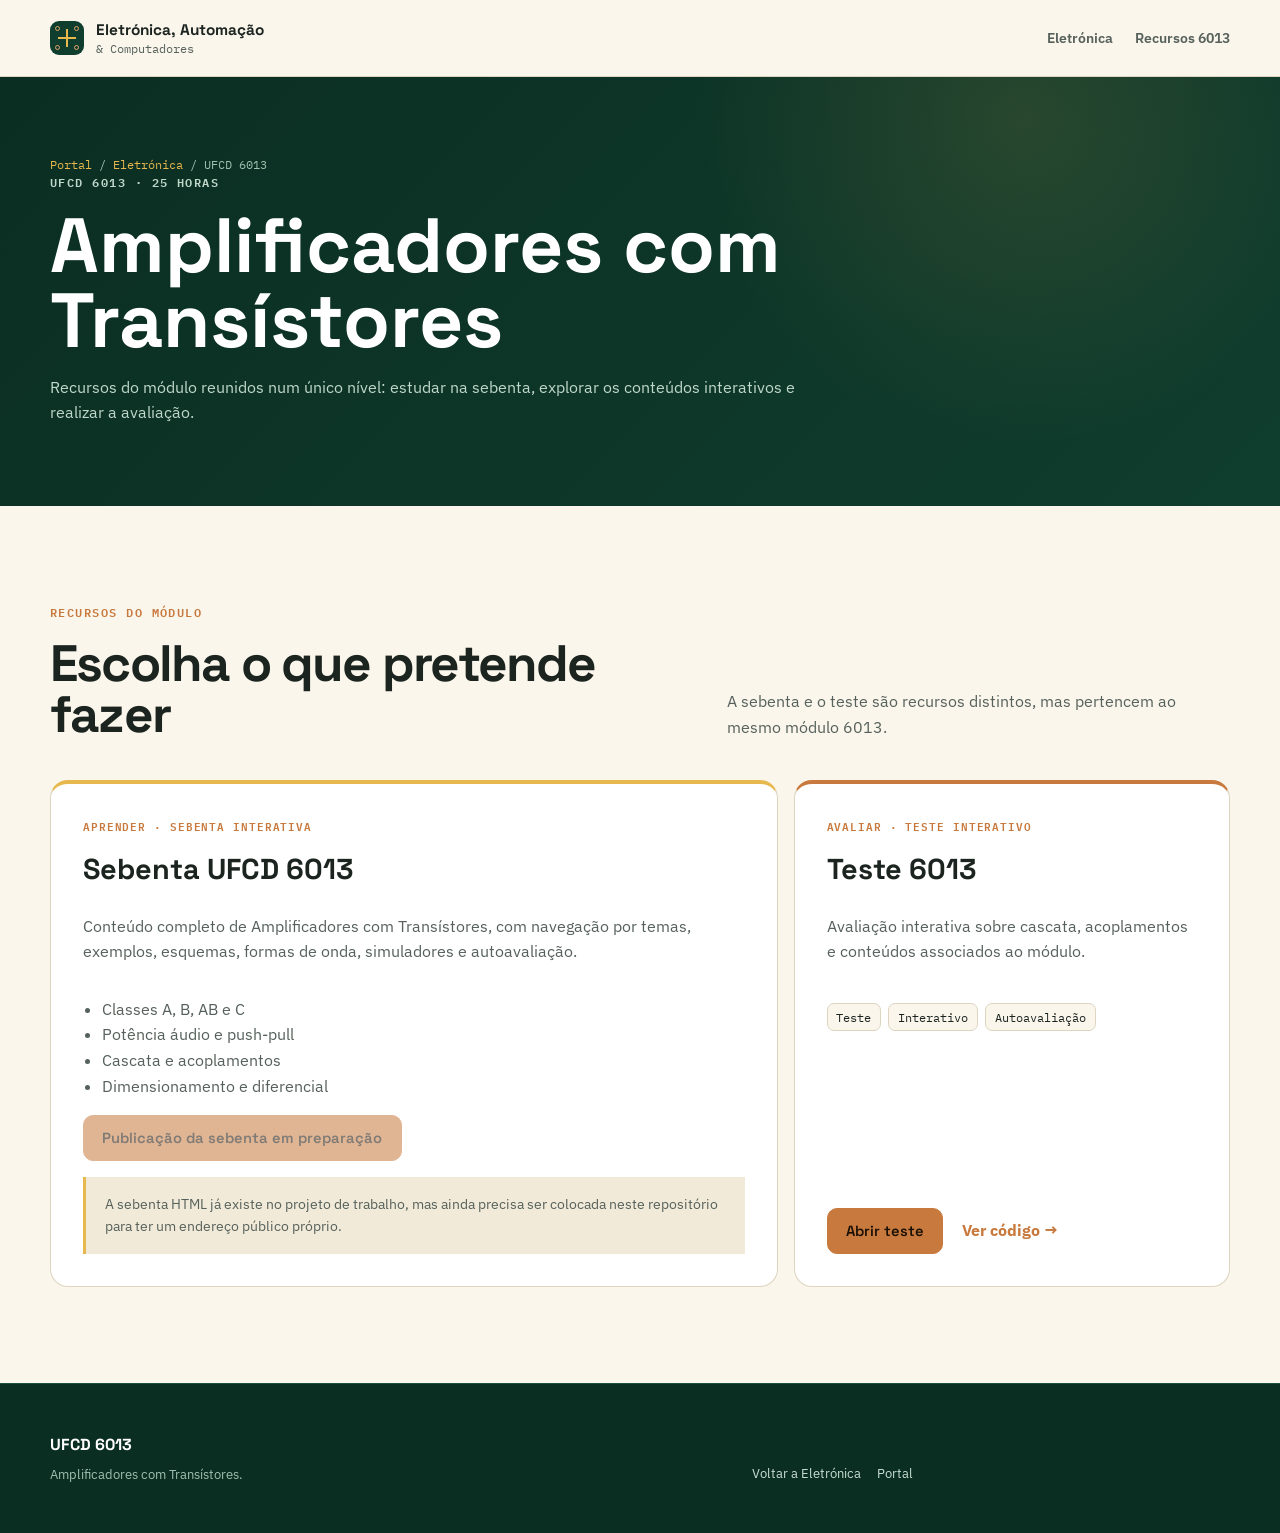
==== eletronica/6013/index.html @ 3d88af32 "Criar página da UFCD 6013" ====
<!DOCTYPE html>
<html lang="pt-PT">
<head>
<meta charset="UTF-8">
<meta name="viewport" content="width=device-width, initial-scale=1">
<title>UFCD 6013 · Amplificadores com Transístores</title>
<link rel="preconnect" href="https://fonts.googleapis.com">
<link rel="preconnect" href="https://fonts.gstatic.com" crossorigin>
<link href="https://fonts.googleapis.com/css2?family=Space+Grotesk:wght@500;600;700&family=IBM+Plex+Mono:wght@400;500;600&family=IBM+Plex+Sans:wght@400;500;600;700&display=swap" rel="stylesheet">
<link rel="stylesheet" href="../../css/styles.css">
<style>
.module-hero{background:radial-gradient(circle at 80% 10%,rgba(231,184,78,.12),transparent 30%),linear-gradient(135deg,var(--board-3),var(--board));color:#fff;padding:5rem 0 4rem}
.module-hero h1{font:700 clamp(2.6rem,6vw,4.8rem)/.98 var(--display);margin:.5rem 0 1rem;max-width:900px}.module-hero p{color:#BFD8CB;max-width:760px}
.breadcrumb{font:.75rem var(--mono);color:#9FC1B0}.breadcrumb a{color:var(--gold);text-decoration:none}
.resource-choice{display:grid;grid-template-columns:1.25fr .75fr;gap:1rem}
.choice{background:var(--surface);border:1px solid var(--line);border-radius:var(--radius);padding:2rem;display:flex;flex-direction:column;min-height:330px}
.choice.primary{border-top:4px solid var(--gold)}.choice.secondary{border-top:4px solid var(--copper)}
.choice-label{font:600 .7rem var(--mono);color:var(--copper);letter-spacing:.08em}.choice h2{font:700 1.8rem/1.06 var(--display);margin:1.2rem 0 .8rem}.choice p{color:var(--ink-soft)}
.choice ul{color:var(--ink-soft);padding-left:1.2rem}.choice .card-actions{margin-top:auto}
.btn-disabled{opacity:.55;cursor:not-allowed}
.note-box{margin-top:1rem;padding:1rem 1.2rem;border-left:3px solid var(--gold);background:var(--paper-2);font-size:.88rem;color:var(--ink-soft)}
@media(max-width:800px){.resource-choice{grid-template-columns:1fr}}
</style>
</head>
<body>
<header class="site-header"><div class="container nav-wrap">
<a class="brand" href="../../index.html"><span class="brand-mark"><i></i><i></i><i></i><i></i></span><span><strong>Eletrónica, Automação</strong><small>& Computadores</small></span></a>
<nav class="desktop-nav"><a href="../index.html">Eletrónica</a><a href="#recursos">Recursos 6013</a></nav>
</div></header>
<main>
<section class="module-hero"><div class="container">
<div class="breadcrumb"><a href="../../index.html">Portal</a> / <a href="../index.html">Eletrónica</a> / UFCD 6013</div>
<p class="eyebrow">UFCD 6013 · 25 HORAS</p>
<h1>Amplificadores com Transístores</h1>
<p>Recursos do módulo reunidos num único nível: estudar na sebenta, explorar os conteúdos interativos e realizar a avaliação.</p>
</div></section>
<section class="section" id="recursos"><div class="container">
<div class="section-heading"><div><p class="eyebrow dark">RECURSOS DO MÓDULO</p><h2>Escolha o que pretende fazer</h2></div><p>A sebenta e o teste são recursos distintos, mas pertencem ao mesmo módulo 6013.</p></div>
<div class="resource-choice">
<article class="choice primary">
<span class="choice-label">APRENDER · SEBENTA INTERATIVA</span>
<h2>Sebenta UFCD 6013</h2>
<p>Conteúdo completo de Amplificadores com Transístores, com navegação por temas, exemplos, esquemas, formas de onda, simuladores e autoavaliação.</p>
<ul><li>Classes A, B, AB e C</li><li>Potência áudio e push-pull</li><li>Cascata e acoplamentos</li><li>Dimensionamento e diferencial</li></ul>
<div class="card-actions">
<a class="btn btn-primary btn-disabled" aria-disabled="true">Publicação da sebenta em preparação</a>
</div>
<div class="note-box">A sebenta HTML já existe no projeto de trabalho, mas ainda precisa ser colocada neste repositório para ter um endereço público próprio.</div>
</article>
<article class="choice secondary">
<span class="choice-label">AVALIAR · TESTE INTERATIVO</span>
<h2>Teste 6013</h2>
<p>Avaliação interativa sobre cascata, acoplamentos e conteúdos associados ao módulo.</p>
<div class="chip-row"><span>Teste</span><span>Interativo</span><span>Autoavaliação</span></div>
<div class="card-actions">
<a class="btn btn-primary" href="https://epaveglauco-gif.github.io/EE-MOD-6013/index.html" target="_blank" rel="noopener">Abrir teste</a>
<a class="text-link" href="https://github.com/epaveglauco-gif/EE-MOD-6013" target="_blank" rel="noopener">Ver código →</a>
</div>
</article>
</div>
</div></section>
</main>
<footer class="site-footer"><div class="container footer-grid"><div><strong>UFCD 6013</strong><p>Amplificadores com Transístores.</p></div><div class="footer-links"><a href="../index.html">Voltar a Eletrónica</a><a href="../../index.html">Portal</a></div></div></footer>
</body></html>
---- css/styles.css ----
:root{
  --board:#0F3D2E; --board-2:#175243; --board-3:#0B2E22;
  --copper:#C87A3E; --copper-light:#E3A466; --gold:#E7B84E;
  --paper:#FAF6EC; --paper-2:#F1EAD8; --surface:#FFFFFF;
  --ink:#1C2420; --ink-soft:#56615B; --line:#DDD5C0; --ok:#2E8B57;
  --radius:18px; --shadow:0 18px 45px rgba(20,40,31,.10);
  --display:'Space Grotesk',system-ui,sans-serif; --body:'IBM Plex Sans',system-ui,sans-serif; --mono:'IBM Plex Mono',monospace;
}
:root[data-theme="dark"]{--paper:#101713;--paper-2:#17221C;--surface:#1B2821;--ink:#E4ECE7;--ink-soft:#A9B8AF;--line:#2B3B32;--shadow:0 18px 45px rgba(0,0,0,.24)}
*{box-sizing:border-box}html{scroll-behavior:smooth;scroll-padding-top:86px}body{margin:0;background:var(--paper);color:var(--ink);font-family:var(--body);line-height:1.6;-webkit-font-smoothing:antialiased}a{color:inherit}button,input{font:inherit}button{color:inherit}[hidden]{display:none!important}::selection{background:var(--gold);color:var(--board-3)}:focus-visible{outline:3px solid var(--gold);outline-offset:3px}
.container{width:min(1180px,calc(100% - 40px));margin-inline:auto}.skip-link{position:fixed;top:8px;left:8px;transform:translateY(-160%);background:var(--gold);color:#15110a;padding:.7rem 1rem;border-radius:8px;z-index:9999}.skip-link:focus{transform:none}
.site-header{position:sticky;top:0;z-index:100;background:color-mix(in srgb,var(--paper) 91%,transparent);backdrop-filter:blur(16px);border-bottom:1px solid var(--line)}.nav-wrap{height:76px;display:flex;align-items:center;justify-content:space-between;gap:1.4rem}.brand{display:flex;align-items:center;gap:.75rem;text-decoration:none;line-height:1.12}.brand strong{font:700 .96rem var(--display);display:block}.brand small{font:.73rem var(--mono);color:var(--ink-soft)}.brand-mark{width:34px;height:34px;background:var(--board);border-radius:9px;position:relative;display:grid;place-items:center}.brand-mark::before,.brand-mark::after{content:"";position:absolute;background:var(--gold)}.brand-mark::before{width:18px;height:2px}.brand-mark::after{width:2px;height:18px}.brand-mark i{position:absolute;width:5px;height:5px;border:1px solid var(--copper-light);border-radius:50%;background:var(--board)}.brand-mark i:nth-child(1){left:5px;top:5px}.brand-mark i:nth-child(2){right:5px;top:5px}.brand-mark i:nth-child(3){left:5px;bottom:5px}.brand-mark i:nth-child(4){right:5px;bottom:5px}
.desktop-nav{display:flex;gap:1.4rem}.desktop-nav a{text-decoration:none;font-size:.9rem;font-weight:600;color:var(--ink-soft)}.desktop-nav a:hover{color:var(--copper)}.header-actions{display:flex;align-items:center;gap:.6rem}.icon-btn{width:40px;height:40px;border:1px solid var(--line);border-radius:10px;background:var(--surface);cursor:pointer}
.btn{display:inline-flex;align-items:center;justify-content:center;text-decoration:none;border-radius:10px;padding:.8rem 1.15rem;font:600 .92rem var(--display);border:1px solid transparent;cursor:pointer;transition:.2s ease}.btn:hover{transform:translateY(-1px)}.btn-small{padding:.58rem .9rem;font-size:.82rem}.btn-primary{background:var(--copper);color:#1A1006;border-color:var(--copper)}.btn-outline{background:var(--surface);border-color:var(--line)}.btn-ghost{color:#fff;border-color:rgba(255,255,255,.25);background:rgba(255,255,255,.04)}.btn-copper{background:var(--copper);color:#1A1006}.text-link{color:var(--copper);font-weight:700;text-decoration:none}.text-link:hover{text-decoration:underline}
.hero{background:radial-gradient(circle at 80% 15%,rgba(231,184,78,.12),transparent 28%),radial-gradient(circle at 10% 90%,rgba(200,122,62,.16),transparent 30%),linear-gradient(135deg,var(--board-3),var(--board));color:#fff;min-height:650px;position:relative;overflow:hidden;display:flex;align-items:center}.hero::after{content:"";position:absolute;inset:0;pointer-events:none;background-image:linear-gradient(rgba(255,255,255,.025) 1px,transparent 1px),linear-gradient(90deg,rgba(255,255,255,.025) 1px,transparent 1px);background-size:32px 32px}.hero-grid{position:relative;z-index:2;display:grid;grid-template-columns:1.05fr .95fr;gap:5rem;align-items:center;padding-block:6rem}.eyebrow{font:600 .76rem var(--mono);letter-spacing:.12em;color:var(--gold);margin:0 0 1rem}.eyebrow.dark{color:var(--copper)}.hero h1{font:700 clamp(3rem,7vw,5.7rem)/.94 var(--display);letter-spacing:-.045em;margin:.2rem 0 1.5rem}.hero h1 span{color:var(--gold)}.hero-text{font-size:1.12rem;color:#C9DED4;max-width:650px;margin:0 0 2rem}.hero-actions{display:flex;gap:.8rem;flex-wrap:wrap}.hero-stats{display:flex;gap:2.4rem;margin-top:3rem}.hero-stats div{display:flex;flex-direction:column}.hero-stats strong{font:700 1.6rem var(--display);color:#fff}.hero-stats span{font-size:.78rem;color:#9FC1B0}
.scope-card{background:#08160F;border:1px solid #1E5041;border-radius:22px;padding:1rem;box-shadow:0 30px 80px rgba(0,0,0,.3)}.scope-head{display:flex;justify-content:space-between;font:500 .72rem var(--mono);color:#8FB5A2;padding:.2rem .2rem .8rem}.live-dot{color:#7FE7C4}.live-dot::before{content:"";display:inline-block;width:7px;height:7px;background:#7FE7C4;border-radius:50%;margin-right:.45rem;box-shadow:0 0 10px #7FE7C4}.scope-screen{height:300px;border:1px solid #143829;border-radius:12px;overflow:hidden;background:#0A1D14}.scope-screen svg{width:100%;height:100%;display:block}.wave-track{animation:waveMove 4s linear infinite}@keyframes waveMove{to{transform:translateX(-210px)}}.scope-readout{display:grid;grid-template-columns:repeat(3,1fr);gap:.6rem;margin-top:.8rem}.scope-readout div{padding:.7rem .8rem;border-radius:9px;background:#0E2C21;border:1px solid #1E5041}.scope-readout span{display:block;font:.63rem var(--mono);color:#789D8A}.scope-readout b{font:600 .75rem var(--mono);color:#fff}
.pcb-lines{position:absolute;width:220px;height:220px;border:2px solid rgba(231,184,78,.14);border-radius:30px;transform:rotate(45deg)}.pcb-lines::before,.pcb-lines::after{content:"";position:absolute;background:rgba(231,184,78,.14)}.pcb-lines::before{width:160%;height:2px;left:-30%;top:50%}.pcb-lines::after{height:160%;width:2px;top:-30%;left:50%}.pcb-lines-a{left:-120px;top:80px}.pcb-lines-b{right:-120px;bottom:-40px}
.section{padding:6rem 0}.section-alt{background:var(--paper-2);border-block:1px solid var(--line)}.section-heading{display:grid;grid-template-columns:1fr .8fr;gap:3rem;align-items:end;margin-bottom:2.5rem}.section-heading h2,.lab-section h2{font:700 clamp(2.1rem,4vw,3.3rem)/1 var(--display);letter-spacing:-.035em;margin:0}.section-heading p:last-child{color:var(--ink-soft);margin:0;max-width:540px}
.area-grid{display:grid;grid-template-columns:repeat(4,1fr);gap:1rem}.area-card{text-align:left;border:1px solid var(--line);background:var(--surface);border-radius:var(--radius);padding:1.45rem;min-height:260px;cursor:pointer;display:flex;flex-direction:column;position:relative;overflow:hidden;transition:.22s ease}.area-card:hover{transform:translateY(-4px);border-color:var(--copper);box-shadow:var(--shadow)}.area-code{font:500 .68rem var(--mono);color:var(--ink-soft)}.area-icon{font:600 2rem var(--mono);color:var(--copper);margin:2rem 0 1.6rem}.area-card strong{font:700 1.2rem var(--display)}.area-card small{font-size:.88rem;color:var(--ink-soft);margin-top:.5rem}.area-link{margin-top:auto;padding-top:1.2rem;font-weight:700;font-size:.85rem;color:var(--copper)}
.featured-grid{display:grid;grid-template-columns:1.6fr .7fr .7fr;gap:1rem}.featured-card{background:var(--surface);border:1px solid var(--line);border-radius:var(--radius);padding:1.6rem;box-shadow:var(--shadow)}.featured-main{padding:2rem;background:linear-gradient(145deg,var(--surface),color-mix(in srgb,var(--surface) 86%,var(--gold)))}.featured-top{display:flex;justify-content:space-between;align-items:center;margin-bottom:3rem}.tag{font:600 .74rem var(--mono);background:var(--board);color:#fff;padding:.38rem .65rem;border-radius:999px}.availability{font:.72rem var(--mono);color:var(--ok)}.featured-kicker,.mini-label{font:600 .7rem var(--mono);letter-spacing:.08em;color:var(--copper)}.featured-card h3{font:700 1.75rem/1.05 var(--display);margin:.6rem 0 1rem}.featured-main p{max-width:650px;color:var(--ink-soft)}.chip-row{display:flex;gap:.45rem;flex-wrap:wrap;margin:1.4rem 0 1.8rem}.chip-row span{font:.72rem var(--mono);border:1px solid var(--line);background:var(--paper);padding:.35rem .55rem;border-radius:7px}.card-actions{display:flex;align-items:center;gap:1.2rem;flex-wrap:wrap}.mini-feature{display:flex;flex-direction:column;min-height:320px}.mini-feature h3{margin-top:2.4rem}.mini-feature p{color:var(--ink-soft);font-size:.91rem}.mini-feature .text-link{margin-top:auto}
.toolbar{display:grid;grid-template-columns:minmax(280px,1fr) 1.6fr;gap:1rem;align-items:center}.search-box{height:50px;border:1px solid var(--line);border-radius:12px;background:var(--surface);display:flex;align-items:center;padding:0 .95rem;gap:.65rem}.search-box span{font-size:1.5rem;color:var(--copper)}.search-box input{width:100%;border:0;outline:0;background:transparent;color:var(--ink)}.filters{display:flex;gap:.5rem;flex-wrap:wrap;justify-content:flex-end}.filter-btn{border:1px solid var(--line);border-radius:999px;background:var(--surface);padding:.56rem .85rem;cursor:pointer;font-size:.82rem}.filter-btn.active{background:var(--board);color:#fff;border-color:var(--board)}.resource-meta{display:flex;justify-content:space-between;align-items:center;margin:1.5rem 0 1rem;color:var(--ink-soft);font-size:.83rem}.link-button{border:0;background:none;color:var(--copper);cursor:pointer;font-weight:700}.resource-grid{display:grid;grid-template-columns:repeat(3,1fr);gap:1rem}.resource-card{background:var(--surface);border:1px solid var(--line);border-radius:15px;padding:1.35rem;display:flex;flex-direction:column;min-height:265px;transition:.2s}.resource-card:hover{transform:translateY(-3px);border-color:var(--copper);box-shadow:var(--shadow)}.resource-top{display:flex;justify-content:space-between;gap:.7rem;align-items:start}.resource-area{font:600 .68rem var(--mono);color:var(--copper);text-transform:uppercase;letter-spacing:.08em}.resource-type{font:.66rem var(--mono);background:var(--paper-2);border:1px solid var(--line);padding:.28rem .45rem;border-radius:6px}.resource-card h3{font:700 1.13rem/1.18 var(--display);margin:1.2rem 0 .7rem}.resource-card p{color:var(--ink-soft);font-size:.88rem;margin:0 0 1.2rem}.resource-tags{display:flex;gap:.35rem;flex-wrap:wrap;margin-top:auto}.resource-tags span{font:.65rem var(--mono);color:var(--ink-soft)}.resource-tags span:not(:last-child)::after{content:"·";margin-left:.35rem}.resource-footer{display:flex;justify-content:space-between;align-items:center;margin-top:1rem;padding-top:.9rem;border-top:1px solid var(--line)}.status{font:.7rem var(--mono);color:var(--ok)}.status.dev{color:var(--copper)}.empty-state{border:1px dashed var(--line);border-radius:14px;text-align:center;padding:3rem;color:var(--ink-soft)}.empty-state strong,.empty-state span{display:block}.empty-state strong{color:var(--ink);margin-bottom:.4rem}
.lab-section{background:var(--board-3);color:#fff;position:relative;overflow:hidden}.lab-section::before{content:"";position:absolute;inset:0;background:radial-gradient(circle at 75% 50%,rgba(231,184,78,.08),transparent 26%)}.lab-grid{position:relative;display:grid;grid-template-columns:.9fr 1.1fr;gap:5rem;align-items:center}.lab-section p:not(.eyebrow){color:#BFD8CB;max-width:540px;margin:1.4rem 0 2rem}.lab-terminal{background:#07120D;border:1px solid #1E5041;border-radius:16px;overflow:hidden;box-shadow:0 28px 70px rgba(0,0,0,.35)}.terminal-bar{height:42px;background:#0E2C21;border-bottom:1px solid #1E5041;display:flex;align-items:center;gap:.4rem;padding:0 .8rem}.terminal-bar span{width:9px;height:9px;border-radius:50%;background:#32604D}.terminal-bar b{font:500 .68rem var(--mono);color:#85A997;margin-left:.6rem}.lab-terminal pre{padding:2rem;margin:0;overflow:auto;font:500 .9rem/1.9 var(--mono);color:#D9E6DF}.c-muted{color:#6D8E7F}.c-gold{color:var(--gold)}.c-copper{color:var(--copper-light)}.c-ok{color:#7FE7C4}
.workflow{display:grid;grid-template-columns:1fr auto 1fr auto 1fr auto 1fr;gap:.8rem;align-items:center}.workflow div{background:var(--surface);border:1px solid var(--line);border-radius:14px;padding:1.2rem;min-height:130px;display:flex;flex-direction:column}.workflow b{font:.7rem var(--mono);color:var(--copper)}.workflow strong{font:700 1.05rem var(--display);margin-top:.7rem}.workflow span{font-size:.8rem;color:var(--ink-soft)}.workflow i{font-style:normal;color:var(--copper)}
.site-footer{background:var(--board-3);color:#C9DED4;border-top:1px solid #1E5041;padding:3rem 0}.footer-grid{display:grid;grid-template-columns:1.5fr 1fr auto;gap:2rem;align-items:end}.site-footer strong{font:700 1rem var(--display);color:#fff}.site-footer p{font-size:.82rem;margin:.4rem 0 0;color:#9FC1B0}.footer-links{display:flex;gap:1rem;flex-wrap:wrap}.footer-links a{text-decoration:none;font-size:.8rem}.site-footer small{font:.68rem var(--mono);color:#789D8A}
@media (prefers-reduced-motion:reduce){*{scroll-behavior:auto!important;animation:none!important;transition:none!important}}
@media (max-width:980px){.desktop-nav{display:none}.hero-grid,.section-heading,.lab-grid{grid-template-columns:1fr}.hero-grid{gap:3rem;padding-block:4rem}.hero{min-height:auto}.area-grid{grid-template-columns:repeat(2,1fr)}.featured-grid{grid-template-columns:1fr 1fr}.featured-main{grid-column:1/-1}.resource-grid{grid-template-columns:repeat(2,1fr)}.toolbar{grid-template-columns:1fr}.filters{justify-content:flex-start}.workflow{grid-template-columns:1fr 1fr}.workflow i{display:none}.footer-grid{grid-template-columns:1fr 1fr}.footer-grid small{grid-column:1/-1}}
@media (max-width:640px){.container{width:min(100% - 28px,1180px)}.nav-wrap{height:68px}.header-actions .btn{display:none}.hero h1{font-size:3.25rem}.hero-stats{gap:1rem;justify-content:space-between}.hero-stats strong{font-size:1.3rem}.scope-screen{height:220px}.scope-readout{grid-template-columns:1fr}.section{padding:4.2rem 0}.area-grid,.featured-grid,.resource-grid,.workflow{grid-template-columns:1fr}.featured-main{grid-column:auto}.section-heading{gap:1.2rem}.resource-meta{align-items:flex-start}.footer-grid{grid-template-columns:1fr}.footer-grid small{grid-column:auto}}
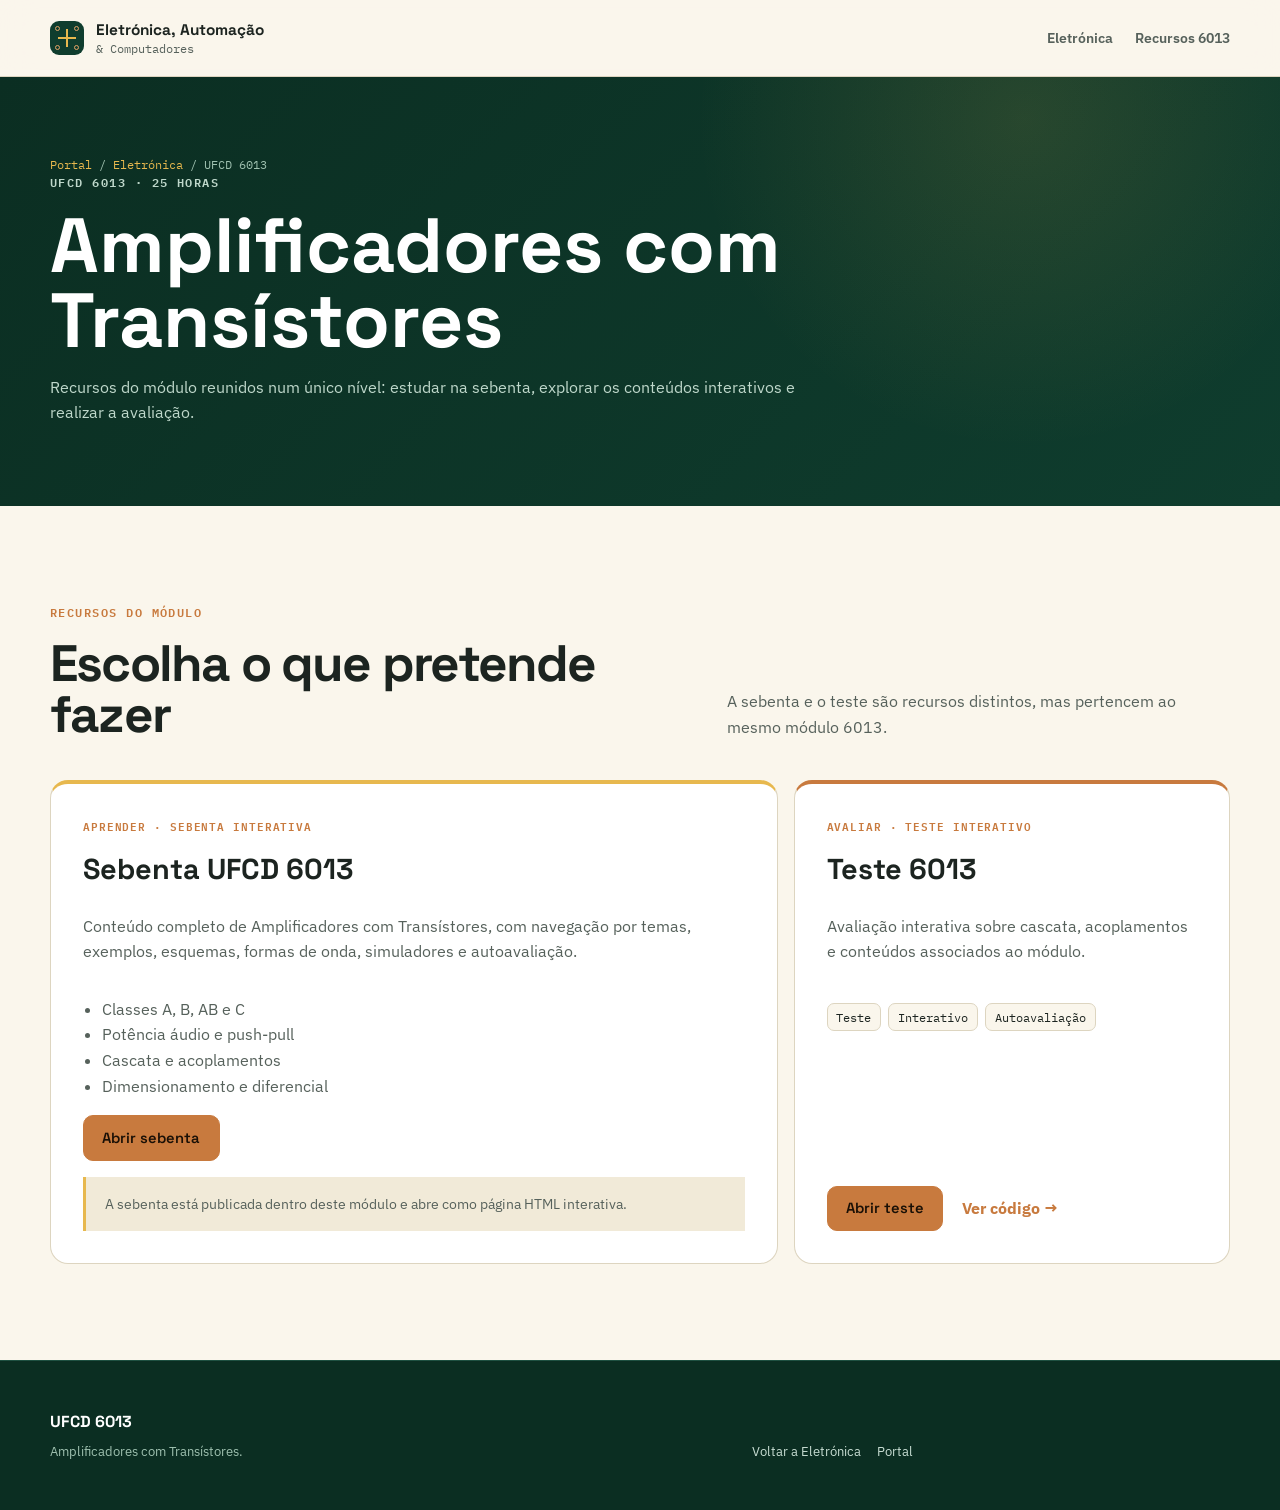
==== commit a22afbe3: "Ativar link para a sebenta 6013" ====
--- a/eletronica/6013/index.html
+++ b/eletronica/6013/index.html
@@ -43,9 +43,9 @@
 <p>Conteúdo completo de Amplificadores com Transístores, com navegação por temas, exemplos, esquemas, formas de onda, simuladores e autoavaliação.</p>
 <ul><li>Classes A, B, AB e C</li><li>Potência áudio e push-pull</li><li>Cascata e acoplamentos</li><li>Dimensionamento e diferencial</li></ul>
 <div class="card-actions">
-<a class="btn btn-primary btn-disabled" aria-disabled="true">Publicação da sebenta em preparação</a>
+<a class="btn btn-primary" href="sebenta.html">Abrir sebenta</a>
 </div>
-<div class="note-box">A sebenta HTML já existe no projeto de trabalho, mas ainda precisa ser colocada neste repositório para ter um endereço público próprio.</div>
+<div class="note-box">A sebenta está publicada dentro deste módulo e abre como página HTML interativa.</div>
 </article>
 <article class="choice secondary">
 <span class="choice-label">AVALIAR · TESTE INTERATIVO</span>
